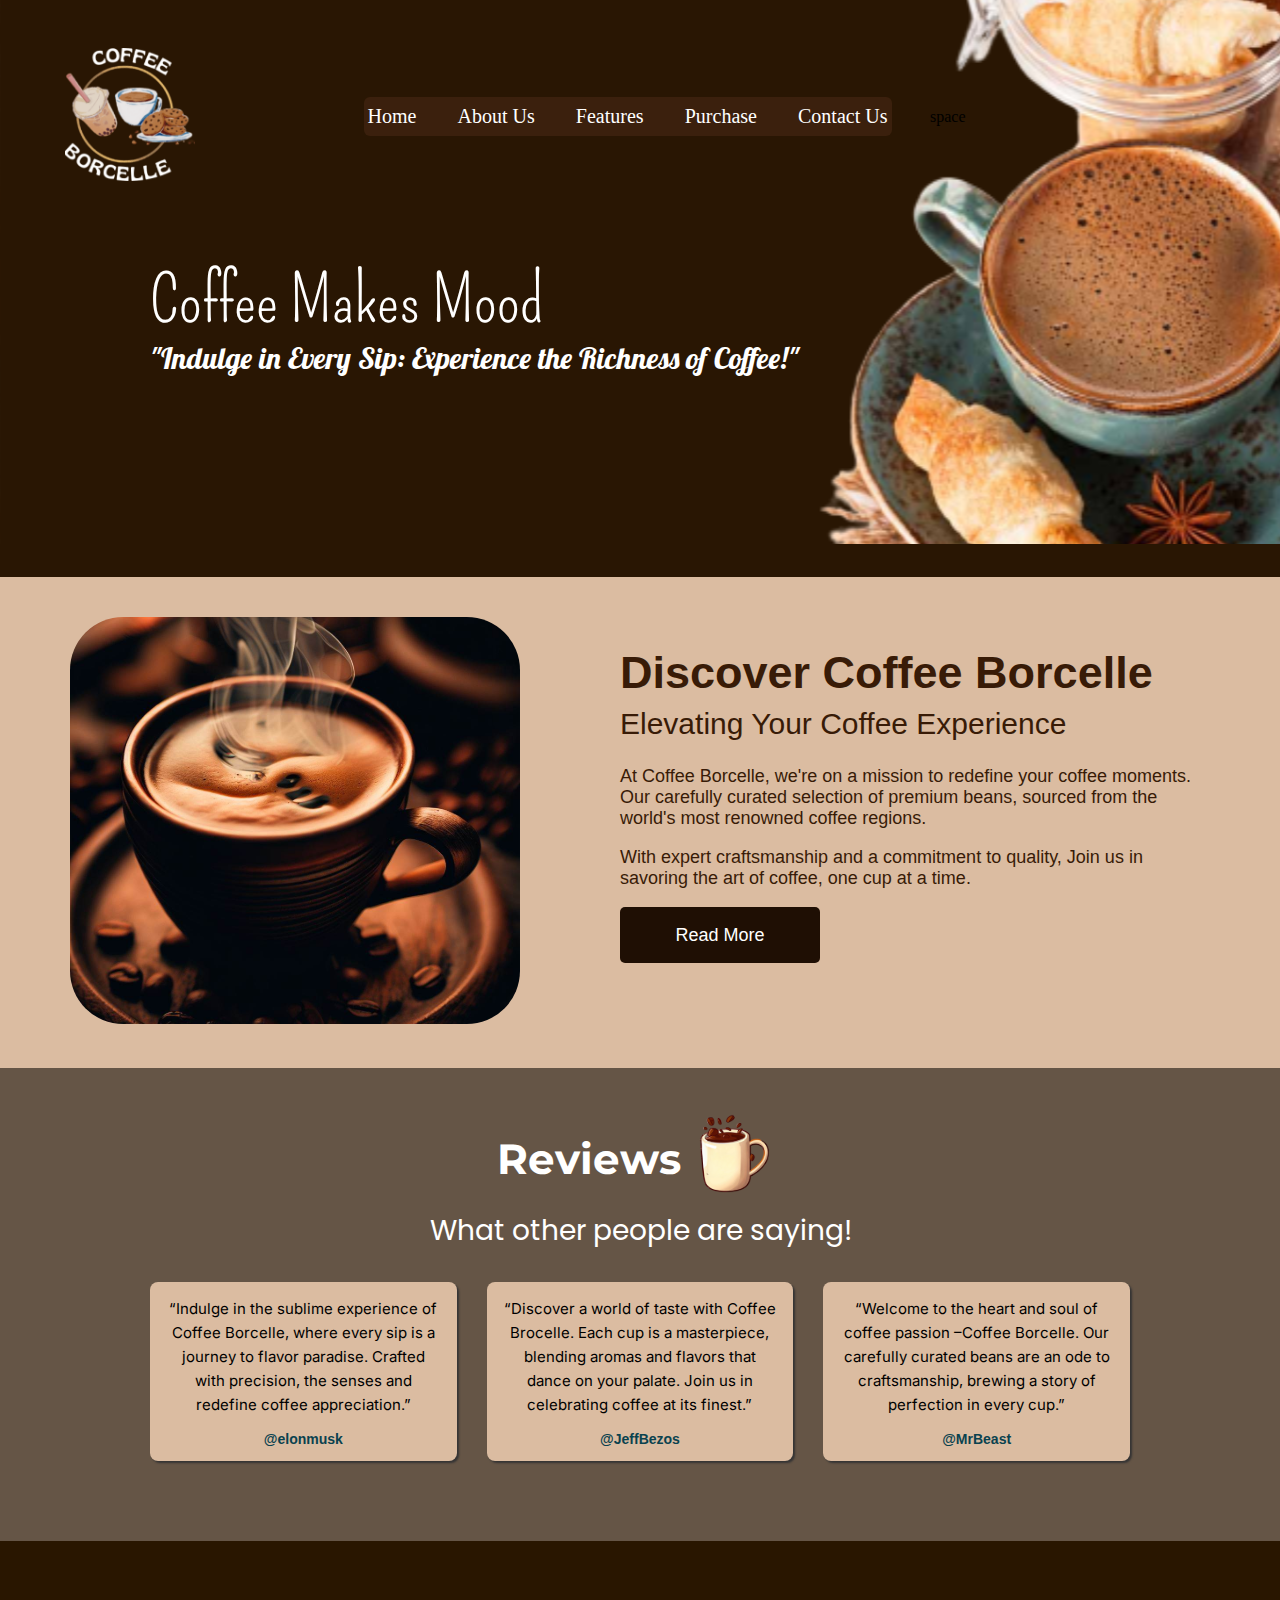
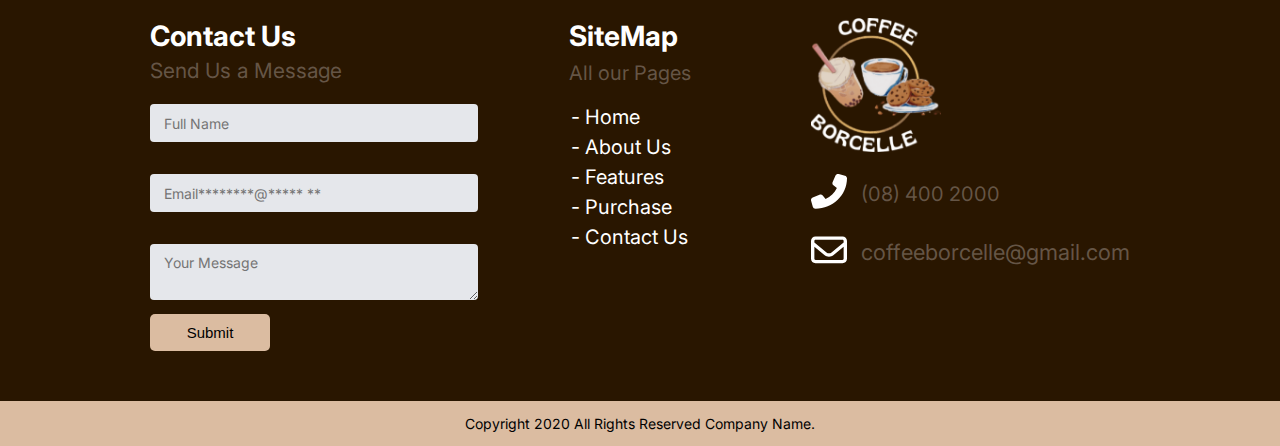
==== Coffee2.html @ dae0ea5b "Add files via upload" ====
<!DOCTYPE html>
<html>
    <head>
        <title>Coffee Borcelle</title>
        <link rel="stylesheet" href="Coffee.css">
        <link rel="preconnect" href="https://fonts.googleapis.com">
<link rel="preconnect" href="https://fonts.gstatic.com" crossorigin>
<link href="https://fonts.googleapis.com/css2?family=Inter:ital,opsz,wght@0,14..32,100..900;1,14..32,100..900&family=Lobster&family=Montserrat:ital,wght@0,100..900;1,100..900&family=Pompiere&family=Poppins:ital,wght@0,100;0,200;0,300;0,400;0,500;0,600;0,700;0,800;0,900;1,100;1,200;1,300;1,400;1,500;1,600;1,700;1,800;1,900&display=swap" rel="stylesheet">
    </head>
     


    <body>
        <div class="general-container">
            <div class="header-container">
                <div class="header">
                    <div class="coffee-logo">
                        <img class="coffee-pic" src="logo-d5e1fde3 (1).png">
                    </div>
                    <div class="nav">
                        <div>Home</div>
                        <div>About Us</div>
                        <div>Features</div>
                        <div>Purchase</div>
                        <div>Contact Us</div>
                    </div>
                    <div class="space">
                        space
                    </div>
                </div>

                <div class="absolute-container">
                    <img class="absolute-img" src="absolute-img-7f25645f.svg">
                </div>

                <div class="nav-container">
                    <div class="close-button-container">
                       <button class="close-button">x</button>
                    </div>
                
                <div class="nav-options">
                    <div>Home</div>
                    <div>About Us</div>
                    <div>Features</div>
                    <div>Purchase</div>
                    <div>Contact Us</div>
                </div>
                
                </div>

                <div class="motto">
                    <p class="motto-heading">Coffee Makes Mood</p>
                    <p class="subheading">"Indulge in Every Sip: 
                        Experience the Richness of Coffee!"
                    </p>
                </div>
            </div>



            <div class="about-container">
                <div class="coffee-container">
                    <img class="coffee-img" src="coffee-cup-a25f77c8.svg">
                </div>
                <div class="about-coffee">
                    <h1 class="about-header">Discover Coffee Borcelle</h1>
                    <h2 class="about-subheader">Elevating Your Coffee Experience</h2>
                    <p>At Coffee Borcelle, we're on a mission to redefine your coffee moments. Our carefully curated selection of premium beans, sourced from the world's most renowned coffee regions.</p>
                    <p>With expert craftsmanship and a commitment to quality, Join us in savoring the art of coffee, one cup at a time.</p>
                    <button class="read-button">Read More</button>
                </div>
            </div>
            <div class="reviews-container">
                <div class="review-header">
                    <div>Reviews</div>
                    <div><img src="sm-coffee-cup-471a002f.svg"></div>
                </div>
                <div class="review-subheader">
                    What other people are saying!
                </div>
                <div class="review-box-container">
                    <div class="review-box1">
                        <p class="box-content">
                            “Indulge in the sublime experience of Coffee Borcelle, where every sip is a journey to flavor paradise.
                             Crafted with precision, the senses and redefine coffee appreciation.”
                        </p>
                        <p class="review-author">@elonmusk</p>
                    </div>
                    <div class="review-box2">
                        <p class="box-content">
                            “Discover a world of taste with Coffee Brocelle. 
                            Each cup is a masterpiece, blending aromas and flavors that dance on your palate. Join us in celebrating coffee at its finest.”
                        </p>
                        <p class="review-author">@JeffBezos</p>
                    </div>
                    <div class="review-box3">
                        <p class="box-content">
                            “Welcome to the heart and soul of coffee passion –Coffee Borcelle. Our carefully curated beans are an ode to
                             craftsmanship, brewing a story of perfection in every cup.”
                        </p>
                        <p class="review-author">@MrBeast</p>
                    </div>
                </div>
            </div>
            <div class="contactus-container">
                <div class="contact-form">
                    <p class="head">Contact Us</p>
                    <p class="subhead">Send Us a Message</p>
                    <div class="form">
                        <div>
                            <input class="input1" type="text" placeholder="Full Name">
                        </div>
                        <div>
                            <input class="input1" type="email" placeholder="Email********@***** **">
                        </div>
                        <div>
                            <textarea class="input2" placeholder="Your Message"></textarea>
                        </div>
                        <div>
                            <input class="submit" type="submit">
                        </div>
                        
                    </div>
                </div>

                <div class="contact-links">
                    <div>
                       <div class="sitemap">SiteMap</div>
                       <div class="all-pages">All our Pages</div>
                    </div>
                    <div class="links">
                        <div>- Home</div>
                        <div>- About Us</div>
                        <div>- Features</div>
                        <div>- Purchase</div>
                        <div>- Contact Us</div>
                        
                    </div>
                </div>
                <div class="contact-info">
                    <div class="contact-logo">
                        <img class="contact-logo-img" src="logo-d5e1fde3 (1).png">
                    </div>
                    <div class="contact-call">
                        <div><img src="call-8a789ccc.svg"></div>
                        <div>(08) 400 2000</div>
                    </div>
                    <div class="contact-email">
                        <div><img src="email-8d570b8e.svg"></div>
                        <div>coffeeborcelle@gmail.com</div>
                    </div>
                </div>
            </div> 
            <div class="copyright-container">
                <p class="copyright-text">
                    Copyright 2020 All Rights Reserved Company Name.
                </p>
            </div>

        </div>
    </body>
</html>
---- Coffee.css ----
body{
    margin: 0;
}

.general-container{
    display: flex;
    flex-direction: column;
}

.header-container{
    background-color: rgb(41, 22, 3);
    
    display: flex;
    flex-direction: column;
    padding-top: 48px;
    padding-bottom: 150px;
   
}

.header{
    display: flex;
    flex-direction: row;
    margin-left: 65px;
    margin-right: 200px;
    justify-content: space-between;
    align-items: center;
    position: relative;
    
}

.coffee-logo{
    width: 130px;
    
}

.coffee-pic{
    width: 100%;
    min-width: 110px;
}

.nav{
    background-color: rgb(59, 32, 13);
    color: white;
    height: 35px;
    width: 520px;
    border-radius: 6px;
    display: flex;
    flex-direction: row;
    justify-content: space-between;
    align-items: center;
    margin-left: 130px;
    padding: 2px 4px;
    font-size: 20px;
    
}

.nav-container{
    background-color: rgb(111, 68, 54);
    width: 300px;
    position: fixed;
    right: 0;
    top: 0;
    bottom: 0;
    display: none;
    
}

.nav-options{
    display: flex;
    flex-direction: column;
    padding-left: 100px;
    gap: 40px;
    font-size: 22px;
    font-family: inter, sans-serif;
    color: white;
}

.nav-options div{
    cursor: pointer;
}


.close-button-container{
    display: flex;
    justify-content: end;
    padding-top: 40px;
    padding-right: 55px;
    padding-bottom: 40px;
    }

    .close-button{
        cursor: pointer;
        background: none;
        border-style: none;
        color: black;
        font-size: 18px;
        font-family: inter, sans-serif;
        font-weight: bold;
    }

    .close-button:focus{
        background-color: green;
    }


.space{
    
    width: 150px;
}


.absolute-container{
    width: 460px;
    height: 76px;
}

.absolute-img{
    position: absolute;
    width: 100%;
    top: 0;
    bottom: 0;
    
    
    
}

.motto{
    
    display: inline-block;
    color: white;
    margin-left: 150px;
    margin-bottom: 50px;
    
}


.subheading{
    font-family: Lobster, Arial;  
    font-size: 30px;
    margin: 0;
}

.motto-heading{
    font-size: 65px;
    font-family: pompiere, Arial;
    margin: 0;
}


.about-container{
    background-color: rgb(219, 188, 161);
    flex: 1;
    display: grid;
    grid-template-columns: 350px 1fr;
    column-gap: 200px;
    padding: 40px 70px;
}

.coffee-container{
    width: 450px;
}

.coffee-img{
    width: 100%;
}

.about-coffee{
    font-family: Arial;
    font-size: 18px;
    color: rgb(56, 27, 7);
}

.about-header{
    font-size: 45px;
    font-weight: bolder;
    margin-bottom: 8px;
}

.about-subheader{
    font-size: 30px;
    font-weight: lighter;
    margin-top: 0;
}

.read-button{
    background-color: rgb(31, 15, 4);
    color: white;
    width: 200px;
    height: 56px;
    border-radius: 5px;
    border-style: none;
    font-size: 18px;
}


.reviews-container{
    background-color: #655546;
    flex: 1;
    padding-top: 40px;
    padding-bottom: 80px;
}

.review-header{
    display: flex;
    flex-direction: row;
    justify-content: center;
    align-items: center;
    font-size: 42px;
    font-weight: bold;
    color: white;
    font-family: Montserrat, sans-serif;
}

.review-subheader{
    display: flex;
    justify-content: center;
    color: white;
    font-size: 28px;
    font-family: poppins, sans-serif;
    margin-bottom: 30px;
}

.review-box-container{
    
    display: grid;
    grid-template-columns: 1fr 1fr 1fr;
    column-gap: 30px;
    padding-left: 150px;
    padding-right: 150px;
    
}

.box-content{
    margin-bottom: 0;
    margin-left: 15px;
    margin-right: 15px;
    height: 120px;
    line-height: 24px;
    font-family: inter, serif;
    font-size: 15px;
    
    
}

.review-author{
    font-family: sans-serif;
    font-size: 14px;
    font-weight: bold;
    color: #0a424f;
}

.review-box1{
    background-color: rgb(219, 188, 161);
    border-radius: 8px;
    text-align: center;
    box-shadow: 2px 2px 2px rgb(53, 52, 52);
}

.review-box2{
    background-color: rgb(219, 188, 161);
    border-radius: 8px;
    text-align: center;
    box-shadow: 2px 2px 2px rgb(53, 52, 52);
}

.review-box3{
    background-color: rgb(219, 188, 161);
    border-radius: 8px;
    text-align: center;
    box-shadow: 2px 2px 2px rgb(53, 52, 52);
    
}



.contactus-container{
    background-color: rgb(41, 22, 0);
    flex: 1;
    display: grid;
    grid-template-columns: 1fr 1fr 1fr;
    column-gap: 35px;
    padding: 50px 150px;
} 

.head{
    font-size: 28px;
    color: white;
    font-family: inter, sans-serif;
    font-weight: bold;
    margin-bottom: 5px;
}

.subhead{
    font-size: 21px;
    color: rgb(101, 85, 70); 
    font-family: inter, sans-serif;
    margin-top: 0;
}

.form{
    display: grid;
    grid-template-rows: 1fr 1fr 1fr;
    row-gap: 10px;
    
}

.input1{
    background-color: #e5e7eb;
    font-family: inter, sans-serif;
    border-style: none;
    padding: 10px 14px;
    width: 300px;
    height: 18px;
    border-radius: 4px;
    font-size: 14px;
}

.input2{
    background-color: #e5e7eb;
    font-family: inter, sans-serif;
    border-style: none;
    padding: 10px 14px;
    width: 300px;
    height: 36px;
    border-radius: 4px;
    font-size: 14px;
    
}

.submit{
    background-color: #dbbca1;
    padding: 10px 14px;
    width: 120px;
    border-style: none;
    border-radius: 5px;
    font-size: 15px;
    margin-top: 0;
    cursor: pointer;
}

.input1:focus,
.input2:focus{
    background-color: white;
    outline: none;
}

.contact-links{
    color: white;
    display: flex;
    flex-direction: column;
    align-items: center;
    padding-top: 28px;
    
}
.sitemap{
    font-size: 28px;
    font-weight: bold;
    font-family: inter, sans-serif;
    margin-bottom: 8px;
}

.all-pages{
    font-size: 20px;
    font-family: inter, sans-serif;
    color: rgb(101, 85, 70);
    margin-bottom: 17px;
}

.links{
    margin-left: 0;
    padding-left: 0;
    line-height: 30px;
    font-size: 20px;
    font-family: inter, sans-serif;
}


.contact-info{
    display: flex;
    flex-direction: column;
    gap: 18px;
    padding-top: 27px;
    padding-left: 30px;
    color: white;
}

.contact-logo{
   width: 130px;
}

.contact-logo-img{
    width: 100%;
}

.contact-call{
    display: flex;
    gap: 14px;
    align-items: center;
    color: rgb(101, 85, 70);
    font-size: 20px;
    font-family: inter, sans-serif;
}

.contact-email{
    display: flex;
    align-items: center;
    gap: 14px;
    color: rgb(101, 85, 70);
    font-size: 22px;
    font-family: inter, sans-serif;
}

.copyright-container{
    background-color: rgb(219, 188, 161);
    font-family: inter, sans-serif;
    font-size: 14px;
    padding: 0;
    justify-items: center;
}


@media (max-width: 1270px){
    body{
    margin: 0;
}

.general-container{
    display: flex;
    flex-direction: column;
}

.header-container{
    background-color: rgb(41, 22, 3);
    
    display: flex;
    flex-direction: column;
    padding-top: 48px;
    padding-bottom: 0px;
    padding-right: 0px;
   
}

.header{
    display: flex;
    flex-direction: row;
    margin-left: 65px;
    margin-right: 200px;
    justify-content: space-between;
    align-items: center;
    position: relative;
    
}

.coffee-logo{
    width: 130px;
    
}

.coffee-pic{
    width: 100%;
    min-width: 110px;
}

.nav{
    background-color: rgb(59, 32, 13);
    color: white;
    height: 53px;
    width: 500px;
    border-radius: 6px;
    display: flex;
    flex-direction: row;
    justify-content: space-between;
    align-items: center;
    margin-left: 60px;
    padding: 10px 4px;
    font-size: 20px;
    flex-shrink: 0;
    
}

.space{
    
    width: 150px;
}


.absolute-container{
    width: 460px;
    height: 76px;
    display: none;
}

.absolute-img{
    position: absolute;
    width: 100%;
    top: 0;
    bottom: 0;
    display: none;
    
    
    
}

.motto{
    
    display: inline-block;
    color: white;
    margin-left: 150px;
    margin-bottom: 20px;
    margin-top: 100px;
    width: 500px;
    
}


.subheading{
    font-family: Lobster, Arial;  
    font-size: 28px;
    margin: 0;
}

.motto-heading{
    font-size: 55px;
    font-family: pompiere, Arial;
    margin: 0;
}


.about-container{
    background-color: rgb(219, 188, 161);
    flex: 1;
    display: grid;
    grid-template-columns: 200px 1fr;
    column-gap: 140px;
    padding: 40px 70px;
    padding-right: 10px;
}

.coffee-container{
    width: 300px;
}

.coffee-img{
    width: 100%;
}

.about-coffee{
    font-family: inter, sans-serif;
    font-size: 18px;
    color: rgb(56, 27, 7);
}

.about-header{
    font-weight: poppins, sans-serif;
    font-size: 45px;
    font-weight: bolder;
    margin-bottom: 8px;
}

.about-subheader{
    font-size: 30px;
    font-weight: 400;
    margin-top: 0;
}

.read-button{
    background-color: rgb(31, 15, 4);
    color: white;
    width: 150px;
    height: 56px;
    border-radius: 5px;
    border-style: none;
    font-size: 18px;
}


.reviews-container{
    background-color: #655546;
    flex: 1;
    padding-top: 40px;
    padding-bottom: 80px;
}

.review-header{
    display: flex;
    flex-direction: row;
    justify-content: center;
    align-items: center;
    font-size: 42px;
    font-weight: bold;
    color: white;
    font-family: Montserrat, sans-serif;
}

.review-subheader{
    display: flex;
    justify-content: center;
    color: white;
    font-size: 28px;
    font-family: poppins, sans-serif;
    margin-bottom: 30px;
}

.review-box-container{
    
    display: grid;
    grid-template-columns: 1fr 1fr;
    column-gap: 30px;
    row-gap: 30px;
    padding-left: 15px;
    padding-right: 15px;
    
}

.box-content{
    margin-bottom: 0;
    margin-left: 15px;
    margin-right: 15px;
    height: 120px;
    line-height: 24px;
    font-family: inter, serif;
    font-size: 15px;
    
    
}

.review-author{
    font-family: sans-serif;
    font-size: 14px;
    font-weight: bold;
    color: #0a424f;
}

.review-box1{
    background-color: rgb(219, 188, 161);
    border-radius: 8px;
    text-align: center;
    box-shadow: 2px 2px 2px rgb(53, 52, 52);
}

.review-box2{
    background-color: rgb(219, 188, 161);
    border-radius: 8px;
    text-align: center;
    box-shadow: 2px 2px 2px rgb(53, 52, 52);
}

.review-box3{
    background-color: rgb(219, 188, 161);
    border-radius: 8px;
    text-align: center;
    box-shadow: 2px 2px 2px rgb(53, 52, 52);
    
}



.contactus-container{
    background-color: rgb(41, 22, 0);
    flex: 1;
    display: grid;
    grid-template-columns: 1fr 1fr 1fr;
    column-gap: 35px;
    padding: 50px 150px;
} 

.head{
    font-size: 28px;
    color: white;
    font-family: inter, sans-serif;
    font-weight: bold;
    margin-bottom: 5px;
}

.subhead{
    font-size: 21px;
    color: rgb(101, 85, 70); 
    font-family: inter, sans-serif;
    margin-top: 0;
}

.form{
    display: grid;
    grid-template-rows: 1fr 1fr 1fr;
    row-gap: 10px;
    
}

.input1{
    background-color: #e5e7eb;
    font-family: inter, sans-serif;
    border-style: none;
    padding: 10px 14px;
    width: 300px;
    height: 18px;
    border-radius: 4px;
    font-size: 14px;
}

.input2{
    background-color: #e5e7eb;
    font-family: inter, sans-serif;
    border-style: none;
    padding: 10px 14px;
    width: 300px;
    height: 36px;
    border-radius: 4px;
    font-size: 14px;
    
}

.submit{
    background-color: #dbbca1;
    padding: 10px 14px;
    width: 120px;
    border-style: none;
    border-radius: 5px;
    font-size: 15px;
    margin-top: 0;
    cursor: pointer;
}

.input1:focus,
.input2:focus{
    background-color: white;
    outline: none;
}

.contact-links{
    color: white;
    display: flex;
    flex-direction: column;
    align-items: center;
    padding-top: 28px;
    
}
.sitemap{
    font-size: 28px;
    font-weight: bold;
    font-family: inter, sans-serif;
    margin-bottom: 8px;
}

.all-pages{
    font-size: 20px;
    font-family: inter, sans-serif;
    color: rgb(101, 85, 70);
    margin-bottom: 17px;
}

.links{
    margin-left: 0;
    padding-left: 0;
    line-height: 30px;
    font-size: 20px;
    font-family: inter, sans-serif;
}


.contact-info{
    display: flex;
    flex-direction: column;
    gap: 18px;
    padding-top: 27px;
    padding-left: 30px;
    color: white;
}

.contact-logo{
   width: 130px;
}

.contact-logo-img{
    width: 100%;
}

.contact-call{
    display: flex;
    gap: 14px;
    align-items: center;
    color: rgb(101, 85, 70);
    font-size: 20px;
    font-family: inter, sans-serif;
}

.contact-email{
    display: flex;
    align-items: center;
    gap: 14px;
    color: rgb(101, 85, 70);
    font-size: 22px;
    font-family: inter, sans-serif;
}

.copyright-container{
    background-color: rgb(219, 188, 161);
    font-family: inter, sans-serif;
    font-size: 14px;
    padding: 0;
    justify-items: center;
}
}



@media (max-width: 990px){
    .contactus-container{
        background-color: rgb(41, 22, 0);
        flex: 1;
        display: grid;
        grid-template-columns: 1fr 1fr;
        column-gap: 35px;
        row-gap: 20px;
        padding: 50px 150px;
        padding-left: 30px;
    } 
    
    .head{
        font-size: 28px;
        color: white;
        font-family: inter, sans-serif;
        font-weight: bold;
        margin-bottom: 5px;
    }
    
    .subhead{
        font-size: 21px;
        color: rgb(101, 85, 70); 
        font-family: inter, sans-serif;
        margin-top: 0;
    }
    
    .form{
        display: grid;
        grid-template-rows: 1fr 1fr 1fr;
        row-gap: 10px;
        
    }
    
    .input1{
        background-color: #e5e7eb;
        font-family: inter, sans-serif;
        border-style: none;
        padding: 10px 14px;
        width: 400px;
        height: 18px;
        border-radius: 4px;
        font-size: 14px;
    }
    
    .input2{
        background-color: #e5e7eb;
        font-family: inter, sans-serif;
        border-style: none;
        padding: 10px 14px;
        width: 400px;
        height: 36px;
        border-radius: 4px;
        font-size: 14px;
        
    }
    
    .submit{
        background-color: #dbbca1;
        padding: 10px 14px;
        width: 120px;
        border-style: none;
        border-radius: 5px;
        font-size: 15px;
        margin-top: 0;
        cursor: pointer;
    }
    
    .input1:focus,
    .input2:focus{
        background-color: white;
        outline: none;
    }
    
    .contact-links{
        color: white;
        display: flex;
        flex-direction: column;
        align-items: center;
        padding-top: 28px;
        
    }
    .sitemap{
        font-size: 28px;
        font-weight: bold;
        font-family: inter, sans-serif;
        margin-bottom: 8px;
    }
    
    .all-pages{
        font-size: 20px;
        font-family: inter, sans-serif;
        color: rgb(101, 85, 70);
        margin-bottom: 17px;
    }
    
    .links{
        margin-left: 0;
        padding-left: 0;
        line-height: 30px;
        font-size: 20px;
        font-family: inter, sans-serif;
    }
    
    
    .contact-info{
        display: flex;
        flex-direction: column;
        gap: 12px;
        padding-top: 27px;
        padding-left: 0px;
        color: white;
    }
    
    .contact-logo{
       width: 170px;
    }
    
    .contact-logo-img{
        width: 100%;
    }
    
    .contact-call{
        display: flex;
        gap: 14px;
        align-items: center;
        color: rgb(101, 85, 70);
        font-size: 20px;
        font-family: inter, sans-serif;
    }
    
    .contact-email{
        display: flex;
        align-items: center;
        gap: 14px;
        color: rgb(101, 85, 70);
        font-size: 22px;
        font-family: inter, sans-serif;
    }
}

@media (max-width: 760px){
    body{
        margin: 0;
    }
    
    .general-container{
        display: flex;
        flex-direction: column;
    }
    
    .header-container{
        background-color: rgb(41, 22, 3);
        
        display: flex;
        flex-direction: column;
        padding-top: 48px;
        padding-bottom: 40px;
       
    }
    
    .header{
        display: flex;
        flex-direction: row;
        margin-left: 65px;
        margin-right: 200px;
        justify-content: space-between;
        align-items: center;
        position: relative;
        
    }
    
    .coffee-logo{
        width: 130px;
        
    }
    
    .coffee-pic{
        width: 100%;
        min-width: 110px;
    }
    
    .nav{
        background-color: rgb(59, 32, 13);
        color: white;
        height: 35px;
        width: 520px;
        border-radius: 6px;
        display: flex;
        flex-direction: row;
        justify-content: space-between;
        align-items: center;
        margin-left: 130px;
        padding: 2px 4px;
        font-size: 20px;
        
    }
    
    .space{
        
        width: 150px;
    }
    
    
    .absolute-container{
        width: 460px;
        height: 76px;
    }
    
    .absolute-img{
        position: absolute;
        width: 100%;
        top: 0;
        bottom: 0;
        
        
        
    }
    
    .motto{
        justify-items: center;
        display: inline-block;
        color: white;
        margin-left: 50px;
        margin-bottom: 50px;
        
        
    }
    
    
    .subheading{
        font-family: Lobster, Arial;  
        font-size: 26px;
        margin: 0;
    }
    
    
    .motto-heading{
        font-size: 62px;
        font-family: pompiere, Arial;
        margin: 0;
    }
    
    
    .about-container{
        background-color: rgb(219, 188, 161);
        flex: 1;
        display: flex;
        flex-direction: column;

        padding: 40px 20px;
    }

    .coffee-container{
        width: 100%;
    }

    .coffee-img{
        width: 100%;
    }
    
    
    
    .about-coffee{
        margin: 0;
        font-size: 18px;
        color: rgb(56, 27, 7);
        flex: 1;
        
    }
    
    .about-header{
        font-family: poppins, sans-serif;
        font-size: 30px;
        font-weight: bolder;
        margin-bottom: 0;
    }
    
    .about-subheader{
        font-family: poppins, sans-serif;
        font-size: 28px;
        font-weight: 300;
        margin-top: 0;
    }
    
    .read-button{
        background-color: rgb(15, 8, 3);
        color: white;
        width: 150px;
        height: 56px;
        border-radius: 5px;
        border-style: none;
        font-size: 18px;
    }
    
    
    .reviews-container{
        background-color: #655546;
        flex: 1;
        padding-top: 40px;
        padding-bottom: 80px;
    }
    
    .review-header{
        display: flex;
        flex-direction: row;
        justify-content: center;
        align-items: center;
        font-size: 42px;
        font-weight: bold;
        color: white;
        font-family: Montserrat, sans-serif;
    }
    
    .review-subheader{
        display: flex;
        justify-content: center;
        color: white;
        font-size: 28px;
        font-family: poppins, sans-serif;
        margin-bottom: 30px;
    }
    
    .review-box-container{
    
        display: grid;
        grid-template-columns: 1fr;
        column-gap: 30px;
        row-gap: 30px;
        padding-left: 15px;
        padding-right: 15px;
        
    }
    
    
    .box-content{
        margin-bottom: 0;
        margin-left: 15px;
        margin-right: 15px;
        height: 60px;
        line-height: 24px;
        font-family: inter, serif;
        font-size: 15px;
        
        
    }
    
    .review-author{
        font-family: sans-serif;
        font-size: 14px;
        font-weight: bold;
        color: #0a424f;
    }
    
    .review-box1{
        background-color: rgb(219, 188, 161);
        border-radius: 8px;
        text-align: center;
        box-shadow: 2px 2px 2px rgb(53, 52, 52);
    }
    
    .review-box2{
        background-color: rgb(219, 188, 161);
        border-radius: 8px;
        text-align: center;
        box-shadow: 2px 2px 2px rgb(53, 52, 52);
    }
    
    .review-box3{
        background-color: rgb(219, 188, 161);
        border-radius: 8px;
        text-align: center;
        box-shadow: 2px 2px 2px rgb(53, 52, 52);
        
    }
    
    
    
    .contactus-container{
        background-color: rgb(41, 22, 0);
        flex: 1;
        display: grid;
        grid-template-columns: 1fr;
        column-gap: 35px;
        justify-items: left;
        padding-top: 50px;
        padding-left: 25px;
        padding-right: 20px;
    } 

    .contact-form{
        width: 93%;
    }
    
    .head{
        font-size: 28px;
        color: white;
        font-family: inter, sans-serif;
        font-weight: bold;
        margin-bottom: 5px;
    }
    
    .subhead{
        font-size: 21px;
        color: rgb(101, 85, 70); 
        font-family: inter, sans-serif;
        margin-top: 0;
    }
    
    .form{
        display: grid;
        grid-template-columns: 1fr;
        
        
    }
    
    .input1{
        background-color: #e5e7eb;
        font-family: inter, sans-serif;
        border-style: none;
        padding: 10px 14px;
        width: 100%;
        height: 18px;
        border-radius: 4px;
        font-size: 14px;
    }
    
    .input2{
        background-color: #e5e7eb;
        font-family: inter, sans-serif;
        border-style: none;
        padding: 10px 14px;
        width: 100%;
        height: 38px;
        border-radius: 4px;
        font-size: 14px;
        
    }
    
    .submit{
        background-color: #dbbca1;
        padding: 10px 14px;
        width: 120px;
        border-style: none;
        border-radius: 5px;
        font-size: 15px;
        margin-top: 0;
        cursor: pointer;
    }
    
    .input1:focus,
    .input2:focus{
        background-color: white;
        outline: none;
    }
    
    .contact-links{
        color: white;
        display: flex;
        flex-direction: column;
        padding-top: 28px;
    
        
    }
    .sitemap{
        font-size: 28px;
        font-weight: bold;
        font-family: inter, sans-serif;
        margin-bottom: 8px;
    }
    
    .all-pages{
        font-size: 20px;
        font-family: inter, sans-serif;
        color: rgb(101, 85, 70);
        margin-bottom: 17px;
    }
    
    .links{
        margin-left: 0;
        padding-left: 0;
        line-height: 30px;
        font-size: 20px;
        font-family: inter, sans-serif;
    }
    
    
    .contact-info{
        display: flex;
        flex-direction: column;
        gap: 18px;
        padding-top: 27px;
        padding-left: 30px;
        color: white;
    }
    
    .contact-logo{
       width: 130px;
    }
    
    .contact-logo-img{
        width: 100%;
    }
    
    .contact-call{
        display: flex;
        gap: 14px;
        align-items: center;
        color: rgb(101, 85, 70);
        font-size: 20px;
        font-family: inter, sans-serif;
    }
    
    .contact-email{
        display: flex;
        align-items: center;
        gap: 14px;
        color: rgb(101, 85, 70);
        font-size: 22px;
        font-family: inter, sans-serif;
    }
    
    .copyright-container{
        background-color: rgb(219, 188, 161);
        font-family: inter, sans-serif;
        font-size: 14px;
        padding: 0;
        justify-items: center;
    }

}
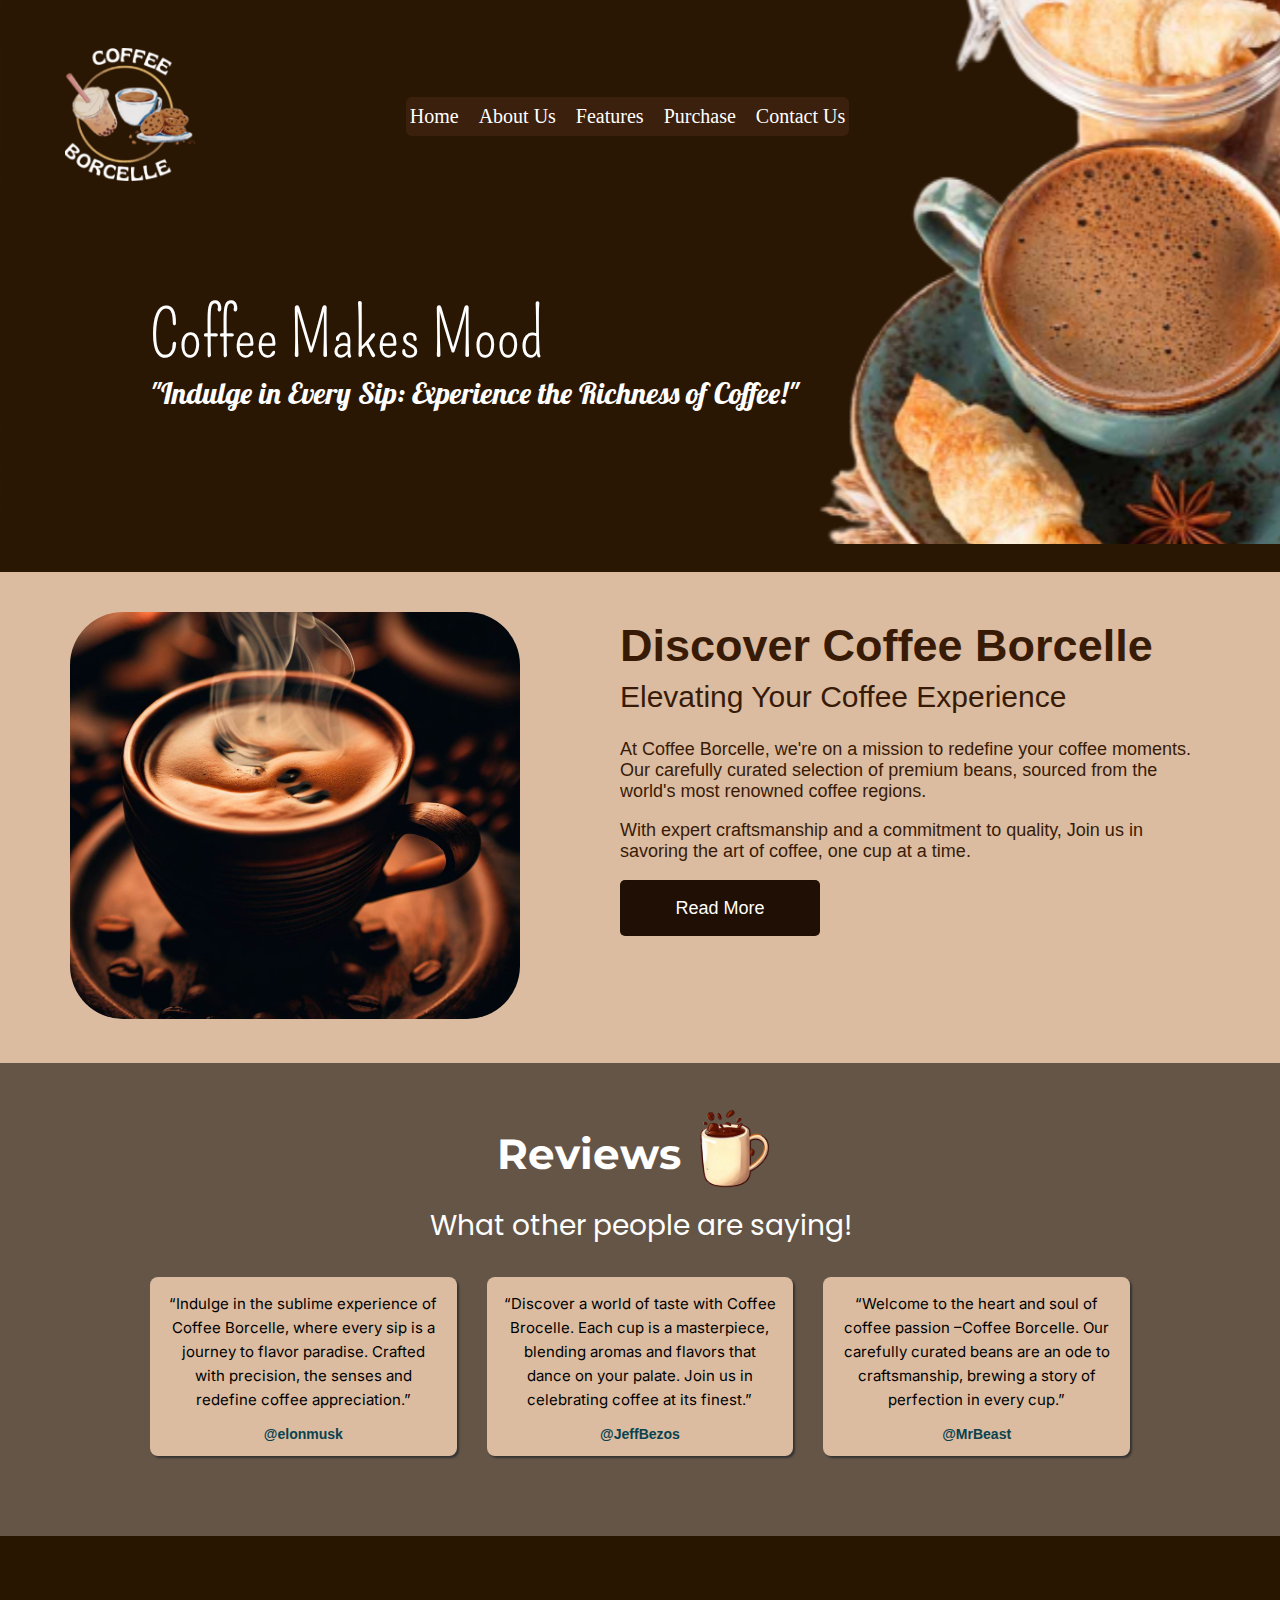
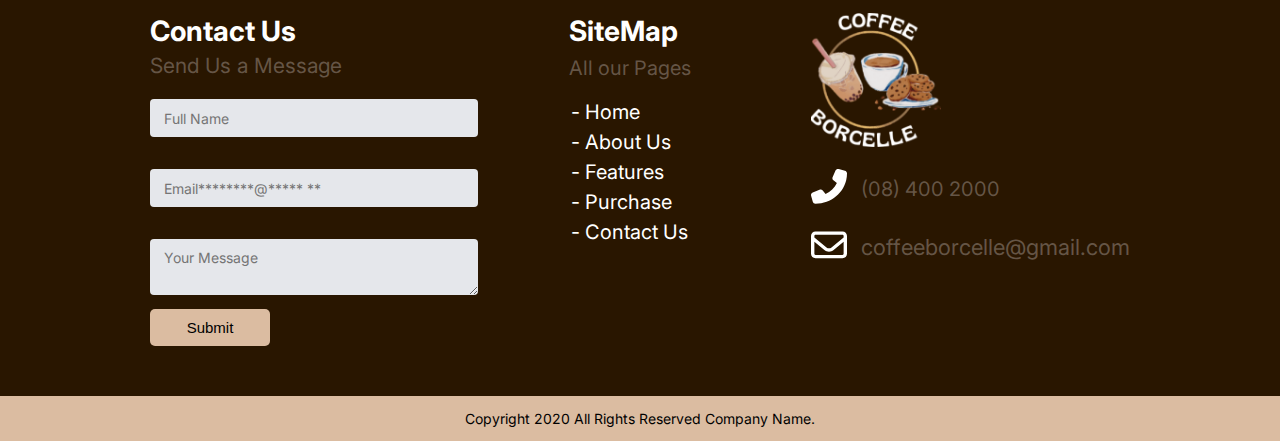
==== commit 189279db: "Add files via upload" ====
--- a/Coffee2.html
+++ b/Coffee2.html
@@ -18,20 +18,22 @@
                         <img class="coffee-pic" src="logo-d5e1fde3 (1).png">
                     </div>
                     <div class="nav">
-                        <div>Home</div>
-                        <div>About Us</div>
-                        <div>Features</div>
-                        <div>Purchase</div>
-                        <div>Contact Us</div>
+                        <div><a class="nav-links" href="amazon.com">Home</a></div>
+                        <div><a class="nav-links" href="google.com">About Us</a></div>
+                        <div><a class="nav-links" href="google.com">Features</a></div>
+                        <div><a class="nav-links" href="google.com">Purchase</a></div>
+                        <div><a class="nav-links" href="google.com">Contact Us</a></div> 
                     </div>
                     <div class="space">
                         space
                     </div>
+
+                    <div class="absolute-container">
+                        <img class="absolute-img" src="absolute-img-7f25645f.svg">
+                    </div>
                 </div>
 
-                <div class="absolute-container">
-                    <img class="absolute-img" src="absolute-img-7f25645f.svg">
-                </div>
+                
 
                 <div class="nav-container">
                     <div class="close-button-container">
--- a/Coffee.css
+++ b/Coffee.css
@@ -1,423 +1,382 @@
-body{
-    margin: 0;
-}
-
-.general-container{
-    display: flex;
-    flex-direction: column;
-}
-
-.header-container{
-    background-color: rgb(41, 22, 3);
-    
-    display: flex;
-    flex-direction: column;
-    padding-top: 48px;
-    padding-bottom: 150px;
-   
-}
-
-.header{
-    display: flex;
-    flex-direction: row;
-    margin-left: 65px;
-    margin-right: 200px;
-    justify-content: space-between;
-    align-items: center;
-    position: relative;
-    
-}
-
-.coffee-logo{
-    width: 130px;
-    
-}
-
-.coffee-pic{
-    width: 100%;
-    min-width: 110px;
-}
-
-.nav{
-    background-color: rgb(59, 32, 13);
-    color: white;
-    height: 35px;
-    width: 520px;
-    border-radius: 6px;
-    display: flex;
-    flex-direction: row;
-    justify-content: space-between;
-    align-items: center;
-    margin-left: 130px;
-    padding: 2px 4px;
-    font-size: 20px;
-    
-}
-
-.nav-container{
-    background-color: rgb(111, 68, 54);
-    width: 300px;
-    position: fixed;
-    right: 0;
-    top: 0;
-    bottom: 0;
-    display: none;
-    
-}
-
-.nav-options{
-    display: flex;
-    flex-direction: column;
-    padding-left: 100px;
-    gap: 40px;
-    font-size: 22px;
-    font-family: inter, sans-serif;
-    color: white;
-}
-
-.nav-options div{
-    cursor: pointer;
-}
-
-
-.close-button-container{
-    display: flex;
-    justify-content: end;
-    padding-top: 40px;
-    padding-right: 55px;
-    padding-bottom: 40px;
-    }
-
-    .close-button{
-        cursor: pointer;
-        background: none;
-        border-style: none;
-        color: black;
-        font-size: 18px;
-        font-family: inter, sans-serif;
-        font-weight: bold;
-    }
-
-    .close-button:focus{
-        background-color: green;
-    }
-
-
-.space{
-    
-    width: 150px;
-}
-
-
-.absolute-container{
-    width: 460px;
-    height: 76px;
-}
-
-.absolute-img{
-    position: absolute;
-    width: 100%;
-    top: 0;
-    bottom: 0;
-    
-    
-    
-}
-
-.motto{
-    
-    display: inline-block;
-    color: white;
-    margin-left: 150px;
-    margin-bottom: 50px;
-    
-}
-
-
-.subheading{
-    font-family: Lobster, Arial;  
-    font-size: 30px;
-    margin: 0;
-}
-
-.motto-heading{
-    font-size: 65px;
-    font-family: pompiere, Arial;
-    margin: 0;
-}
-
-
-.about-container{
-    background-color: rgb(219, 188, 161);
-    flex: 1;
-    display: grid;
-    grid-template-columns: 350px 1fr;
-    column-gap: 200px;
-    padding: 40px 70px;
-}
-
-.coffee-container{
-    width: 450px;
-}
-
-.coffee-img{
-    width: 100%;
-}
-
-.about-coffee{
-    font-family: Arial;
-    font-size: 18px;
-    color: rgb(56, 27, 7);
-}
-
-.about-header{
-    font-size: 45px;
-    font-weight: bolder;
-    margin-bottom: 8px;
-}
-
-.about-subheader{
-    font-size: 30px;
-    font-weight: lighter;
-    margin-top: 0;
-}
-
-.read-button{
-    background-color: rgb(31, 15, 4);
-    color: white;
-    width: 200px;
-    height: 56px;
-    border-radius: 5px;
-    border-style: none;
-    font-size: 18px;
-}
-
-
-.reviews-container{
-    background-color: #655546;
-    flex: 1;
-    padding-top: 40px;
-    padding-bottom: 80px;
-}
-
-.review-header{
-    display: flex;
-    flex-direction: row;
-    justify-content: center;
-    align-items: center;
-    font-size: 42px;
-    font-weight: bold;
-    color: white;
-    font-family: Montserrat, sans-serif;
-}
-
-.review-subheader{
-    display: flex;
-    justify-content: center;
-    color: white;
-    font-size: 28px;
-    font-family: poppins, sans-serif;
-    margin-bottom: 30px;
-}
-
-.review-box-container{
-    
-    display: grid;
-    grid-template-columns: 1fr 1fr 1fr;
-    column-gap: 30px;
-    padding-left: 150px;
-    padding-right: 150px;
-    
-}
-
-.box-content{
-    margin-bottom: 0;
-    margin-left: 15px;
-    margin-right: 15px;
-    height: 120px;
-    line-height: 24px;
-    font-family: inter, serif;
-    font-size: 15px;
-    
-    
-}
-
-.review-author{
-    font-family: sans-serif;
-    font-size: 14px;
-    font-weight: bold;
-    color: #0a424f;
-}
-
-.review-box1{
-    background-color: rgb(219, 188, 161);
-    border-radius: 8px;
-    text-align: center;
-    box-shadow: 2px 2px 2px rgb(53, 52, 52);
-}
-
-.review-box2{
-    background-color: rgb(219, 188, 161);
-    border-radius: 8px;
-    text-align: center;
-    box-shadow: 2px 2px 2px rgb(53, 52, 52);
-}
-
-.review-box3{
-    background-color: rgb(219, 188, 161);
-    border-radius: 8px;
-    text-align: center;
-    box-shadow: 2px 2px 2px rgb(53, 52, 52);
-    
-}
-
-
-
-.contactus-container{
-    background-color: rgb(41, 22, 0);
-    flex: 1;
-    display: grid;
-    grid-template-columns: 1fr 1fr 1fr;
-    column-gap: 35px;
-    padding: 50px 150px;
-} 
-
-.head{
-    font-size: 28px;
-    color: white;
-    font-family: inter, sans-serif;
-    font-weight: bold;
-    margin-bottom: 5px;
-}
-
-.subhead{
-    font-size: 21px;
-    color: rgb(101, 85, 70); 
-    font-family: inter, sans-serif;
-    margin-top: 0;
-}
-
-.form{
-    display: grid;
-    grid-template-rows: 1fr 1fr 1fr;
-    row-gap: 10px;
-    
-}
-
-.input1{
-    background-color: #e5e7eb;
-    font-family: inter, sans-serif;
-    border-style: none;
-    padding: 10px 14px;
-    width: 300px;
-    height: 18px;
-    border-radius: 4px;
-    font-size: 14px;
-}
-
-.input2{
-    background-color: #e5e7eb;
-    font-family: inter, sans-serif;
-    border-style: none;
-    padding: 10px 14px;
-    width: 300px;
-    height: 36px;
-    border-radius: 4px;
-    font-size: 14px;
-    
-}
-
-.submit{
-    background-color: #dbbca1;
-    padding: 10px 14px;
-    width: 120px;
-    border-style: none;
-    border-radius: 5px;
-    font-size: 15px;
-    margin-top: 0;
-    cursor: pointer;
-}
-
-.input1:focus,
-.input2:focus{
-    background-color: white;
-    outline: none;
-}
-
-.contact-links{
-    color: white;
-    display: flex;
-    flex-direction: column;
-    align-items: center;
-    padding-top: 28px;
-    
-}
-.sitemap{
-    font-size: 28px;
-    font-weight: bold;
-    font-family: inter, sans-serif;
-    margin-bottom: 8px;
-}
-
-.all-pages{
-    font-size: 20px;
-    font-family: inter, sans-serif;
-    color: rgb(101, 85, 70);
-    margin-bottom: 17px;
-}
-
-.links{
-    margin-left: 0;
-    padding-left: 0;
-    line-height: 30px;
-    font-size: 20px;
-    font-family: inter, sans-serif;
-}
-
-
-.contact-info{
-    display: flex;
-    flex-direction: column;
-    gap: 18px;
-    padding-top: 27px;
-    padding-left: 30px;
-    color: white;
-}
-
-.contact-logo{
-   width: 130px;
-}
-
-.contact-logo-img{
-    width: 100%;
-}
-
-.contact-call{
-    display: flex;
-    gap: 14px;
-    align-items: center;
-    color: rgb(101, 85, 70);
-    font-size: 20px;
-    font-family: inter, sans-serif;
-}
-
-.contact-email{
-    display: flex;
-    align-items: center;
-    gap: 14px;
-    color: rgb(101, 85, 70);
-    font-size: 22px;
-    font-family: inter, sans-serif;
-}
-
-.copyright-container{
-    background-color: rgb(219, 188, 161);
-    font-family: inter, sans-serif;
-    font-size: 14px;
-    padding: 0;
-    justify-items: center;
-}
-
+@media (min-width: 1271px){
+    body{
+        margin: 0;  
+      }
+      
+      .general-container{
+          display: flex;
+          flex-direction: column;
+      }
+      
+      .header-container{
+          background-color: rgb(41, 22, 3);
+          position: relative;
+          display: flex;
+          flex-direction: column;
+          padding-top: 48px;
+          padding-bottom: 150px;
+         
+      }
+      
+      .header{
+          display: flex;
+          flex-direction: row;
+          margin-left: 65px;
+          margin-right: 200px;
+          justify-content: space-between;
+          align-items: center;
+          
+          
+      }
+      
+      .coffee-logo{
+          width: 130px;
+          
+      }
+      
+      .coffee-pic{
+          width: 100%;
+          min-width: 110px;
+      }
+      
+      .nav{
+          background-color: rgb(59, 32, 13);
+          color: white;
+          height: 35px;
+          border-radius: 6px;
+          display: flex;
+          flex-direction: row;
+          gap: 20px;
+          align-items: center;
+          margin-left: 130px;
+          padding: 2px 4px;
+          font-size: 20px;
+      }
+      
+      .nav-links{
+          color: white;
+          text-decoration: none;
+      }
+      
+      .nav-container{
+          visibility: hidden;
+      }
+      
+      
+      .space{
+          visibility: hidden;
+          width: 150px;
+      }
+      
+      
+      .absolute-container{
+          position: absolute;
+          right: 0;
+          top: 0;
+          bottom: 0;
+      }
+          
+      
+      .absolute-img{
+          width: 100%;
+      }
+      
+      .motto{
+          
+          display: inline-block;
+          color: white;
+          margin-left: 150px;
+          margin-bottom: 10px;
+          
+      }
+      
+      
+      .subheading{
+          font-family: Lobster, Arial;  
+          font-size: 30px;
+          margin: 0;
+      }
+      
+      .motto-heading{
+          font-size: 65px;
+          font-family: pompiere, Arial;
+          margin: 0;
+      }
+      
+      
+      .about-container{
+          background-color: rgb(219, 188, 161);
+          flex: 1;
+          display: grid;
+          grid-template-columns: 350px 1fr;
+          column-gap: 200px;
+          padding: 40px 70px;
+      }
+      
+      .coffee-container{
+          width: 450px;
+      }
+      
+      .coffee-img{
+          width: 100%;
+      }
+      
+      .about-coffee{
+          font-family: Arial;
+          font-size: 18px;
+          color: rgb(56, 27, 7);
+      }
+      
+      .about-header{
+          font-size: 45px;
+          font-weight: bolder;
+          margin-bottom: 8px;
+          margin-top: 8px;
+      }
+      
+      .about-subheader{
+          font-size: 30px;
+          font-weight: lighter;
+          margin-top: 0;
+      }
+      
+      .read-button{
+          background-color: rgb(31, 15, 4);
+          color: white;
+          width: 200px;
+          height: 56px;
+          border-radius: 5px;
+          border-style: none;
+          font-size: 18px;
+      }
+      
+      
+      .reviews-container{
+          background-color: #655546;
+          flex: 1;
+          padding-top: 40px;
+          padding-bottom: 80px;
+      }
+      
+      .review-header{
+          display: flex;
+          flex-direction: row;
+          justify-content: center;
+          align-items: center;
+          font-size: 42px;
+          font-weight: bold;
+          color: white;
+          font-family: Montserrat, sans-serif;
+      }
+      
+      .review-subheader{
+          display: flex;
+          justify-content: center;
+          color: white;
+          font-size: 28px;
+          font-family: poppins, sans-serif;
+          margin-bottom: 30px;
+      }
+      
+      .review-box-container{
+          
+          display: grid;
+          grid-template-columns: 1fr 1fr 1fr;
+          column-gap: 30px;
+          padding-left: 150px;
+          padding-right: 150px;
+          
+      }
+      
+      .box-content{
+          margin-bottom: 0;
+          margin-left: 15px;
+          margin-right: 15px;
+          height: 120px;
+          line-height: 24px;
+          font-family: inter, serif;
+          font-size: 15px;
+          
+          
+      }
+      
+      .review-author{
+          font-family: sans-serif;
+          font-size: 14px;
+          font-weight: bold;
+          color: #0a424f;
+      }
+      
+      .review-box1{
+          background-color: rgb(219, 188, 161);
+          border-radius: 8px;
+          text-align: center;
+          box-shadow: 2px 2px 2px rgb(53, 52, 52);
+      }
+      
+      .review-box2{
+          background-color: rgb(219, 188, 161);
+          border-radius: 8px;
+          text-align: center;
+          box-shadow: 2px 2px 2px rgb(53, 52, 52);
+      }
+      
+      .review-box3{
+          background-color: rgb(219, 188, 161);
+          border-radius: 8px;
+          text-align: center;
+          box-shadow: 2px 2px 2px rgb(53, 52, 52);
+          
+      }
+      
+      
+      
+      .contactus-container{
+          background-color: rgb(41, 22, 0);
+          flex: 1;
+          display: grid;
+          grid-template-columns: 1fr 1fr 1fr;
+          column-gap: 35px;
+          padding: 50px 150px;
+      } 
+      
+      .head{
+          font-size: 28px;
+          color: white;
+          font-family: inter, sans-serif;
+          font-weight: bold;
+          margin-bottom: 5px;
+      }
+      
+      .subhead{
+          font-size: 21px;
+          color: rgb(101, 85, 70); 
+          font-family: inter, sans-serif;
+          margin-top: 0;
+      }
+      
+      .form{
+          display: grid;
+          grid-template-rows: 1fr 1fr 1fr;
+          row-gap: 10px;
+          
+      }
+      
+      .input1{
+          background-color: #e5e7eb;
+          font-family: inter, sans-serif;
+          border-style: none;
+          padding: 10px 14px;
+          width: 300px;
+          height: 18px;
+          border-radius: 4px;
+          font-size: 14px;
+      }
+      
+      .input2{
+          background-color: #e5e7eb;
+          font-family: inter, sans-serif;
+          border-style: none;
+          padding: 10px 14px;
+          width: 300px;
+          height: 36px;
+          border-radius: 4px;
+          font-size: 14px;
+          
+      }
+      
+      .submit{
+          background-color: #dbbca1;
+          padding: 10px 14px;
+          width: 120px;
+          border-style: none;
+          border-radius: 5px;
+          font-size: 15px;
+          margin-top: 0;
+          cursor: pointer;
+      }
+      
+      .input1:focus,
+      .input2:focus{
+          background-color: white;
+          outline: none;
+      }
+      
+      .contact-links{
+          color: white;
+          display: flex;
+          flex-direction: column;
+          align-items: center;
+          padding-top: 28px;
+          
+      }
+      .sitemap{
+          font-size: 28px;
+          font-weight: bold;
+          font-family: inter, sans-serif;
+          margin-bottom: 8px;
+      }
+      
+      .all-pages{
+          font-size: 20px;
+          font-family: inter, sans-serif;
+          color: rgb(101, 85, 70);
+          margin-bottom: 17px;
+      }
+      
+      .links{
+          margin-left: 0;
+          padding-left: 0;
+          line-height: 30px;
+          font-size: 20px;
+          font-family: inter, sans-serif;
+      }
+      
+      
+      .contact-info{
+          display: flex;
+          flex-direction: column;
+          gap: 18px;
+          padding-top: 27px;
+          padding-left: 30px;
+          color: white;
+      }
+      
+      .contact-logo{
+         width: 130px;
+      }
+      
+      .contact-logo-img{
+          width: 100%;
+      }
+      
+      .contact-call{
+          display: flex;
+          gap: 14px;
+          align-items: center;
+          color: rgb(101, 85, 70);
+          font-size: 20px;
+          font-family: inter, sans-serif;
+      }
+      
+      .contact-email{
+          display: flex;
+          align-items: center;
+          gap: 14px;
+          color: rgb(101, 85, 70);
+          font-size: 22px;
+          font-family: inter, sans-serif;
+      }
+      
+      .copyright-container{
+          background-color: rgb(219, 188, 161);
+          font-family: inter, sans-serif;
+          font-size: 14px;
+          padding: 0;
+          justify-items: center;
+      }
+      
+}
 
 @media (max-width: 1270px){
     body{
@@ -444,7 +403,7 @@
     display: flex;
     flex-direction: row;
     margin-left: 65px;
-    margin-right: 200px;
+    margin-right: 0px;
     justify-content: space-between;
     align-items: center;
     position: relative;
@@ -475,11 +434,19 @@
     padding: 10px 4px;
     font-size: 20px;
     flex-shrink: 0;
-    
+}
+
+.nav-container{
+    display: none;
+}
+
+.nav-links{
+    color: white;
+    text-decoration: none;
 }
 
 .space{
-    
+    visibility: hidden;
     width: 150px;
 }
 
@@ -804,6 +771,13 @@
 
 
 @media (max-width: 990px){
+
+    .nav-links{
+        color: white;
+        text-decoration: none;
+    }
+
+
     .contactus-container{
         background-color: rgb(41, 22, 0);
         flex: 1;
@@ -946,70 +920,109 @@
 
 @media (max-width: 760px){
     body{
-        margin: 0;
+        
     }
     
     .general-container{
         display: flex;
         flex-direction: column;
+        
+        
     }
     
     .header-container{
         background-color: rgb(41, 22, 3);
-        
+        padding-right: 0;
         display: flex;
         flex-direction: column;
-        padding-top: 48px;
-        padding-bottom: 40px;
+        padding-top: 30px;
+        padding-bottom: 36px;
+        
        
     }
     
     .header{
         display: flex;
         flex-direction: row;
-        margin-left: 65px;
-        margin-right: 200px;
-        justify-content: space-between;
         align-items: center;
-        position: relative;
+        
         
     }
     
     .coffee-logo{
-        width: 130px;
+        width: 60%;
         
     }
     
     .coffee-pic{
         width: 100%;
         min-width: 110px;
+        
     }
     
     .nav{
-        background-color: rgb(59, 32, 13);
-        color: white;
-        height: 35px;
-        width: 520px;
-        border-radius: 6px;
-        display: flex;
-        flex-direction: row;
-        justify-content: space-between;
-        align-items: center;
-        margin-left: 130px;
-        padding: 2px 4px;
-        font-size: 20px;
-        
-    }
-    
-    .space{
-        
-        width: 150px;
-    }
-    
-    
+        display: flex;
+        flex-direction: column;
+        justify-items: space-between;
+        width: 30%;
+        height: 20%;
+    }
+
+    .nav-links{
+        color: white;
+        text-decoration: none;
+    }
+
+    .nav-container{
+        background-color: rgb(111, 68, 54);
+        width: 300px;
+        position: fixed;
+        right: 0;
+        top: 0;
+        bottom: 0;
+        
+    }
+    
+    .nav-options{
+        display: flex;
+        flex-direction: column;
+        padding-left: 100px;
+        gap: 40px;
+        font-size: 22px;
+        font-family: inter, sans-serif;
+        color: white;
+    }
+    
+    .nav-options div{
+        cursor: pointer;
+    }
+
+    .close-button-container{
+        display: flex;
+        justify-content: end;
+        padding-top: 40px;
+        padding-right: 55px;
+        padding-bottom: 40px;
+    }
+    
+    .close-button{
+        cursor: pointer;
+        background: none;
+        border-style: none;
+        color: black;
+        font-size: 18px;
+        font-family: inter, sans-serif;
+        font-weight: bold;
+    }
+
+    .close-button:focus{
+        background-color: green;
+    }
+
     .absolute-container{
         width: 460px;
         height: 76px;
+        display: none;
     }
     
     .absolute-img{
@@ -1017,7 +1030,8 @@
         width: 100%;
         top: 0;
         bottom: 0;
-        
+        display: none;
+       
         
         
     }
@@ -1028,8 +1042,8 @@
         color: white;
         margin-left: 50px;
         margin-bottom: 50px;
-        
-        
+        margin-top: 10px;
+        width: 88%;
     }
     
     
@@ -1041,7 +1055,7 @@
     
     
     .motto-heading{
-        font-size: 62px;
+        font-size: 55px;
         font-family: pompiere, Arial;
         margin: 0;
     }
@@ -1333,4 +1347,430 @@
         justify-items: center;
     }
 
+}
+
+@media (max-width: 500px){
+    .general-container{
+        display: flex;
+        flex-direction: column;
+        
+        
+    }
+    
+    .header-container{
+        background-color: rgb(41, 22, 3);
+        padding-right: 0;
+        display: flex;
+        flex-direction: column;
+        padding-top: 30px;
+        padding-bottom: 36px;
+        
+       
+    }
+    
+    .header{
+        display: flex;
+        flex-direction: row;
+        align-items: center;
+        
+        
+    }
+    
+    .coffee-logo{
+        width: 60%;
+        
+    }
+    
+    .coffee-pic{
+        width: 100%;
+        min-width: 110px;
+        
+    }
+    
+    .nav{
+        display: flex;
+        flex-direction: column;
+        justify-items: space-between;
+        width: 30%;
+        height: 20%;
+    }
+
+    .nav-links{
+        color: white;
+        text-decoration: none;
+    }
+
+    .nav-container{
+        background-color: rgb(111, 68, 54);
+        width: 300px;
+        position: fixed;
+        right: 0;
+        top: 0;
+        bottom: 0;
+        
+    }
+    
+    .nav-options{
+        display: flex;
+        flex-direction: column;
+        padding-left: 100px;
+        gap: 40px;
+        font-size: 22px;
+        font-family: inter, sans-serif;
+        color: white;
+    }
+    
+    .nav-options div{
+        cursor: pointer;
+    }
+
+    .close-button-container{
+        display: flex;
+        justify-content: end;
+        padding-top: 40px;
+        padding-right: 55px;
+        padding-bottom: 40px;
+    }
+    
+    .close-button{
+        cursor: pointer;
+        background: none;
+        border-style: none;
+        color: black;
+        font-size: 18px;
+        font-family: inter, sans-serif;
+        font-weight: bold;
+    }
+
+    .close-button:focus{
+        background-color: green;
+    }
+
+    .absolute-container{
+        width: 460px;
+        height: 76px;
+        display: none;
+    }
+    
+    .absolute-img{
+        position: absolute;
+        width: 100%;
+        top: 0;
+        bottom: 0;
+        display: none;
+       
+        
+        
+    }
+    
+    .motto{
+        justify-items: center;
+        display: inline-block;
+        color: white;
+        margin-left: 50px;
+        margin-bottom: 50px;
+        margin-top: 10px;
+        width: 88%;
+    }
+    
+    
+    .subheading{
+        font-family: Lobster, Arial;  
+        font-size: 26px;
+        margin: 0;
+    }
+    
+    
+    .motto-heading{
+        font-size: 55px;
+        font-family: pompiere, Arial;
+        margin: 0;
+    }
+    
+    
+    .about-container{
+        background-color: rgb(219, 188, 161);
+        flex: 1;
+        display: flex;
+        flex-direction: column;
+
+        padding: 40px 20px;
+    }
+
+    .coffee-container{
+        width: 100%;
+    }
+
+    .coffee-img{
+        width: 100%;
+    }
+    
+    
+    
+    .about-coffee{
+        margin: 0;
+        font-size: 18px;
+        color: rgb(56, 27, 7);
+        flex: 1;
+        
+    }
+    
+    .about-header{
+        font-family: poppins, sans-serif;
+        font-size: 30px;
+        font-weight: bolder;
+        margin-bottom: 0;
+    }
+    
+    .about-subheader{
+        font-family: poppins, sans-serif;
+        font-size: 28px;
+        font-weight: 300;
+        margin-top: 0;
+    }
+    
+    .read-button{
+        background-color: rgb(15, 8, 3);
+        color: white;
+        width: 150px;
+        height: 56px;
+        border-radius: 5px;
+        border-style: none;
+        font-size: 18px;
+    }
+    
+    
+    .reviews-container{
+        background-color: #655546;
+        flex: 1;
+        padding-top: 40px;
+        padding-bottom: 80px;
+    }
+    
+    .review-header{
+        display: flex;
+        flex-direction: row;
+        justify-content: center;
+        align-items: center;
+        font-size: 42px;
+        font-weight: bold;
+        color: white;
+        font-family: Montserrat, sans-serif;
+    }
+    
+    .review-subheader{
+        display: flex;
+        justify-content: center;
+        color: white;
+        font-size: 28px;
+        font-family: poppins, sans-serif;
+        margin-bottom: 30px;
+    }
+    
+    .review-box-container{
+    
+        display: grid;
+        grid-template-columns: 1fr;
+        column-gap: 30px;
+        row-gap: 30px;
+        padding-left: 15px;
+        padding-right: 15px;
+        
+    }
+    
+    
+    .box-content{
+        margin-bottom: 0;
+        margin-left: 15px;
+        margin-right: 15px;
+        height: 60px;
+        line-height: 24px;
+        font-family: inter, serif;
+        font-size: 15px;
+        
+        
+    }
+    
+    .review-author{
+        font-family: sans-serif;
+        font-size: 14px;
+        font-weight: bold;
+        color: #0a424f;
+    }
+    
+    .review-box1{
+        background-color: rgb(219, 188, 161);
+        border-radius: 8px;
+        text-align: center;
+        box-shadow: 2px 2px 2px rgb(53, 52, 52);
+    }
+    
+    .review-box2{
+        background-color: rgb(219, 188, 161);
+        border-radius: 8px;
+        text-align: center;
+        box-shadow: 2px 2px 2px rgb(53, 52, 52);
+    }
+    
+    .review-box3{
+        background-color: rgb(219, 188, 161);
+        border-radius: 8px;
+        text-align: center;
+        box-shadow: 2px 2px 2px rgb(53, 52, 52);
+        
+    }
+    
+    
+    
+    .contactus-container{
+        background-color: rgb(41, 22, 0);
+        flex: 1;
+        display: grid;
+        grid-template-columns: 1fr;
+        column-gap: 35px;
+        justify-items: left;
+        padding-top: 50px;
+        padding-left: 25px;
+        padding-right: 20px;
+    } 
+
+    .contact-form{
+        width: 93%;
+    }
+    
+    .head{
+        font-size: 28px;
+        color: white;
+        font-family: inter, sans-serif;
+        font-weight: bold;
+        margin-bottom: 5px;
+    }
+    
+    .subhead{
+        font-size: 21px;
+        color: rgb(101, 85, 70); 
+        font-family: inter, sans-serif;
+        margin-top: 0;
+    }
+    
+    .form{
+        display: grid;
+        grid-template-columns: 1fr;
+        
+        
+    }
+    
+    .input1{
+        background-color: #e5e7eb;
+        font-family: inter, sans-serif;
+        border-style: none;
+        padding: 10px 14px;
+        width: 100%;
+        height: 18px;
+        border-radius: 4px;
+        font-size: 14px;
+    }
+    
+    .input2{
+        background-color: #e5e7eb;
+        font-family: inter, sans-serif;
+        border-style: none;
+        padding: 10px 14px;
+        width: 100%;
+        height: 38px;
+        border-radius: 4px;
+        font-size: 14px;
+        
+    }
+    
+    .submit{
+        background-color: #dbbca1;
+        padding: 10px 14px;
+        width: 120px;
+        border-style: none;
+        border-radius: 5px;
+        font-size: 15px;
+        margin-top: 0;
+        cursor: pointer;
+    }
+    
+    .input1:focus,
+    .input2:focus{
+        background-color: white;
+        outline: none;
+    }
+    
+    .contact-links{
+        color: white;
+        display: flex;
+        flex-direction: column;
+        padding-top: 28px;
+    
+        
+    }
+    .sitemap{
+        font-size: 28px;
+        font-weight: bold;
+        font-family: inter, sans-serif;
+        margin-bottom: 8px;
+    }
+    
+    .all-pages{
+        font-size: 20px;
+        font-family: inter, sans-serif;
+        color: rgb(101, 85, 70);
+        margin-bottom: 17px;
+    }
+    
+    .links{
+        margin-left: 0;
+        padding-left: 0;
+        line-height: 30px;
+        font-size: 20px;
+        font-family: inter, sans-serif;
+    }
+    
+    
+    .contact-info{
+        display: flex;
+        flex-direction: column;
+        gap: 18px;
+        padding-top: 27px;
+        padding-left: 30px;
+        color: white;
+    }
+    
+    .contact-logo{
+       width: 130px;
+    }
+    
+    .contact-logo-img{
+        width: 100%;
+    }
+    
+    .contact-call{
+        display: flex;
+        gap: 14px;
+        align-items: center;
+        color: rgb(101, 85, 70);
+        font-size: 20px;
+        font-family: inter, sans-serif;
+    }
+    
+    .contact-email{
+        display: flex;
+        align-items: center;
+        gap: 14px;
+        color: rgb(101, 85, 70);
+        font-size: 22px;
+        font-family: inter, sans-serif;
+    }
+    
+    .copyright-container{
+        background-color: rgb(219, 188, 161);
+        font-family: inter, sans-serif;
+        font-size: 14px;
+        padding: 0;
+        justify-items: center;
+    } 
 }